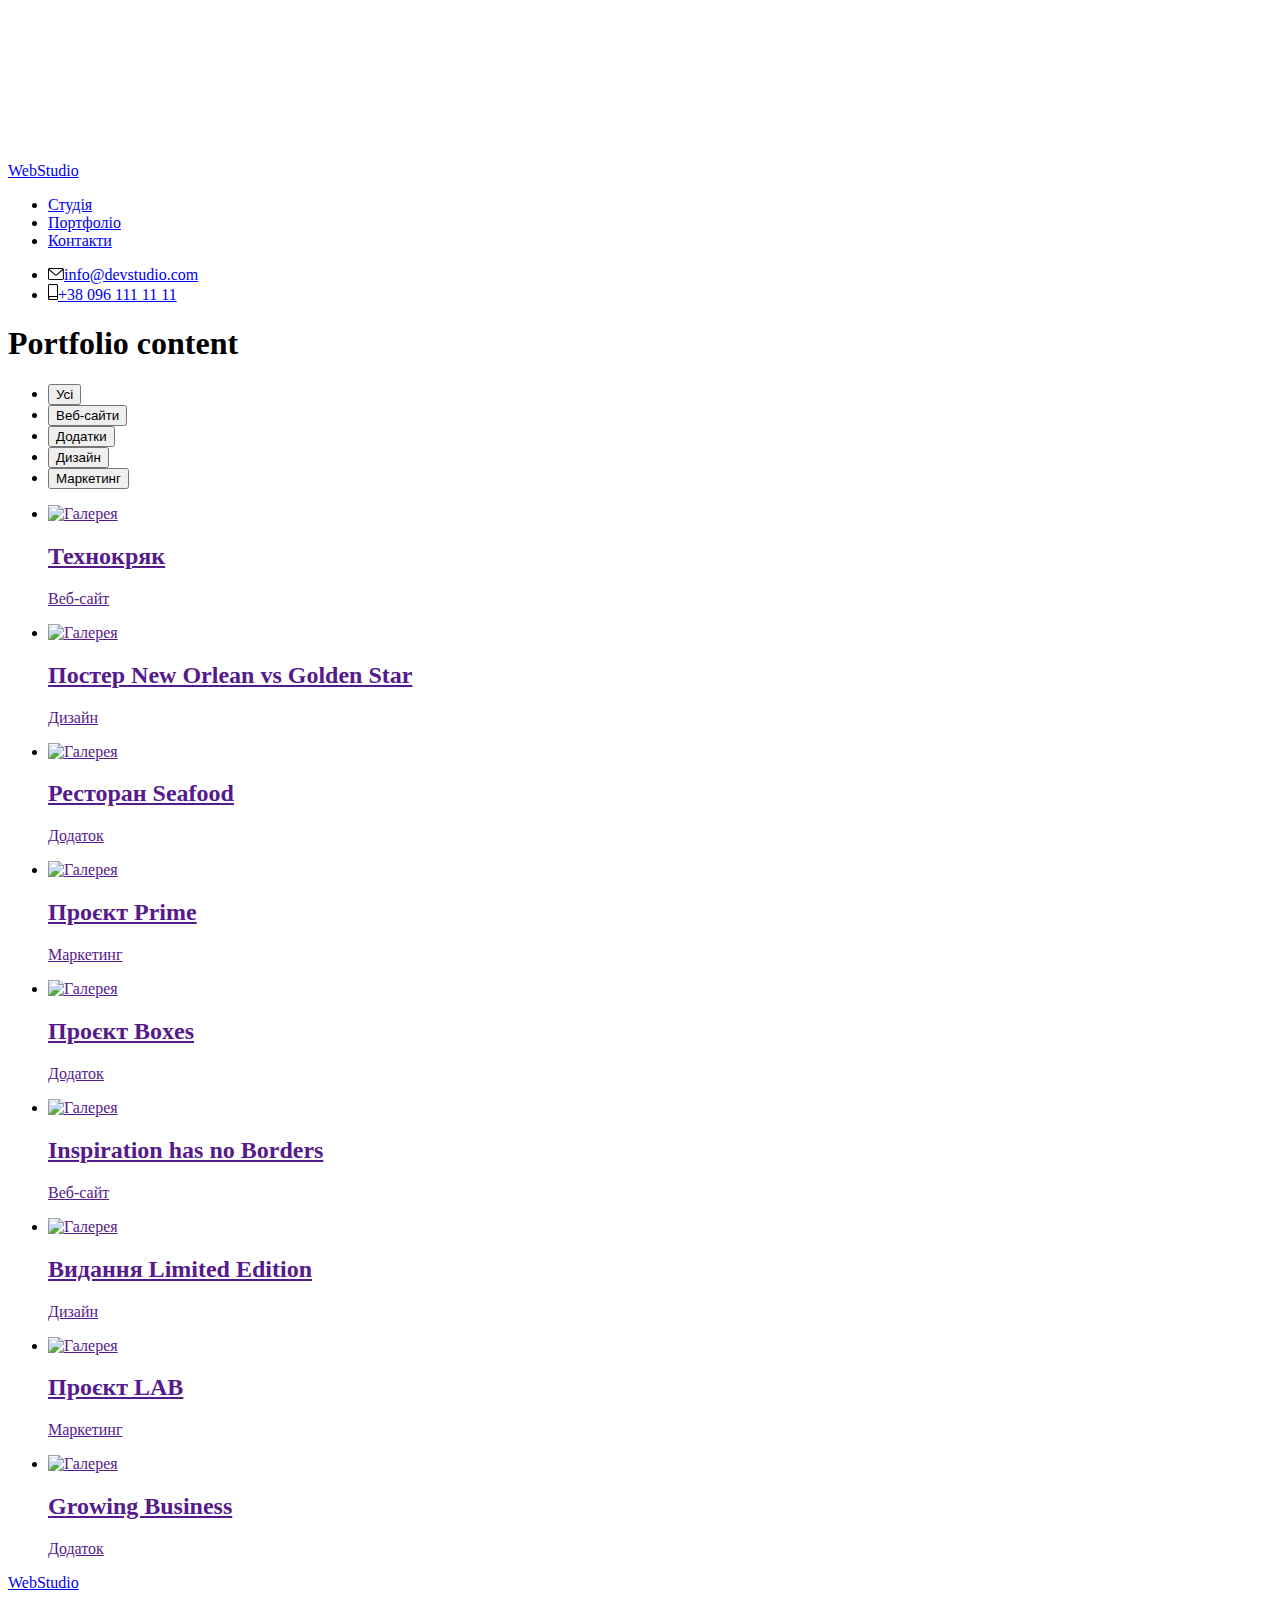
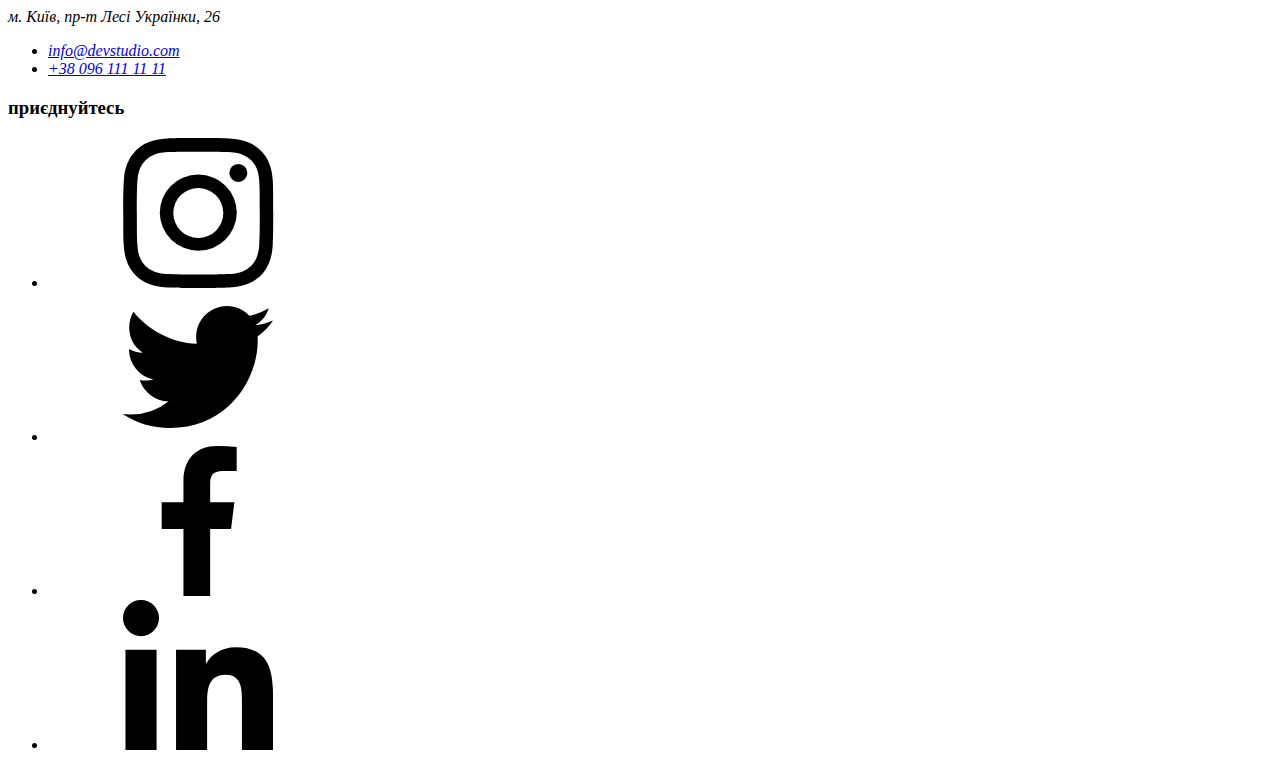
==== portfolio.html @ af9d9654 "Add files via upload" ====
<!DOCTYPE html>
<html lang="uk">

<head>
    <meta charset="UTF-8">
    <meta name="viewport" content="width=device-width, initial-scale=1.0">
    <link rel="preconnect" href="https://fonts.googleapis.com">
    <link rel="preconnect" href="https://fonts.gstatic.com" crossorigin>
    <link
        href="https://fonts.googleapis.com/css2?family=Raleway:wght@700&family=Roboto:wght@400;500;700;900&display=swap"
        rel="stylesheet">
    <link rel="stylesheet" href="https://cdnjs.cloudflare.com/ajax/libs/modern-normalize/2.0.0/modern-normalize.min.css"
        integrity="sha512-4xo8blKMVCiXpTaLzQSLSw3KFOVPWhm/TRtuPVc4WG6kUgjH6J03IBuG7JZPkcWMxJ5huwaBpOpnwYElP/m6wg=="
        crossorigin="anonymous" referrerpolicy="no-referrer">
    <title>Portfolio</title>
    <link rel="stylesheet" href="./css/global.css">
    <link rel="stylesheet" href="./css/portfolio.css">


</head>

<body>
    <svg aria-hidden="true" overflow="hidden">
        <defs>
            <symbol id="envelope" viewBox="0 0 43 32">
                <path
                    d="M38.667 0H4C1.795 0 0 1.795 0 4v24c0 2.205 1.795 4 4 4h34.667c2.205 0 4-1.795 4-4V4c0-2.205-1.795-4-4-4zm0 2.667c.181 0 .355.037.512.104L21.334 18.238 3.489 2.771c.151-.065.327-.104.512-.104h34.667zm0 26.666H4A1.333 1.333 0 0 1 2.667 28V5.587l17.792 15.421c.233.203.539.327.875.327s.642-.124.876-.328l-.002.001L40 5.587V28c0 .736-.597 1.333-1.333 1.333z" />
            </symbol>
            <symbol id="smartphone" viewBox="0 0 20 32">
                <path
                    d="M17 0H3C1.346 0 0 1.346 0 3v26c0 1.654 1.346 3 3 3h14c1.654 0 3-1.346 3-3V3c0-1.654-1.346-3-3-3zM3 2h14a1 1 0 0 1 1 1v21H2V3a1 1 0 0 1 1-1zm14 28H3a1 1 0 0 1-1-1v-3h16v3a1 1 0 0 1-1 1z" />
                <path
                    d="M4.708 27.478a.889.889 0 0 1 .001 1.319l-.001.001a1.048 1.048 0 0 1-1.417 0l.001.001a.889.889 0 0 1-.001-1.319l.001-.001a1.048 1.048 0 0 1 1.417 0l-.001-.001z" />
            </symbol>
            <!-- Social-icons -->
            <symbol id="facebook" viewBox="0 0 32 32">
                <path
                    d="M21.328 5.312h2.923V.224A36.483 36.483 0 0 0 20.143 0h-.156.008c-4.213 0-7.099 2.65-7.099 7.52V12H8.25v5.688h4.646V32h5.699V17.69h4.459l.707-5.688h-5.168V8.08c0-1.643.443-2.768 2.734-2.768z" />
            </symbol>
            <symbol id="instagram" viewBox="0 0 32 32">
                <path
                    d="M31.968 9.408c-.074-1.701-.349-2.869-.742-3.882a7.839 7.839 0 0 0-1.85-2.837l-.001-.001A7.906 7.906 0 0 0 26.597.861l-.054-.018C25.524.449 24.362.176 22.661.101 20.949.019 20.405 0 16.059 0c-4.344 0-4.888.019-6.595.094-1.699.074-2.869.349-3.88.742a7.847 7.847 0 0 0-2.839 1.85l-.001.001A7.9 7.9 0 0 0 .919 5.465l-.018.054C.506 6.538.232 7.7.157 9.401c-.082 1.712-.101 2.256-.101 6.602 0 4.344.019 4.888.094 6.595.075 1.701.35 2.869.744 3.882a7.915 7.915 0 0 0 1.849 2.837l.001.001c.8.813 1.77 1.443 2.832 1.843 1.019.395 2.182.67 3.882.744 1.707.075 2.251.094 6.595.094 4.346 0 4.89-.019 6.595-.094 1.701-.074 2.869-.349 3.882-.742a8.237 8.237 0 0 0 4.664-4.628l.019-.055c.394-1.019.669-2.182.744-3.882.075-1.707.093-2.251.093-6.595s-.006-4.888-.08-6.595zm-2.88 13.066c-.07 1.563-.333 2.406-.55 2.97a5.341 5.341 0 0 1-3.004 3.024l-.036.012c-.56.219-1.411.482-2.968.55-1.688.075-2.194.094-6.464.094-4.269 0-4.782-.019-6.464-.094-1.563-.069-2.406-.331-2.97-.55a4.953 4.953 0 0 1-1.836-1.192l-.001-.001a4.978 4.978 0 0 1-1.184-1.803L3.6 25.45c-.218-.563-.48-1.413-.549-2.97-.075-1.688-.094-2.195-.094-6.464 0-4.27.019-4.784.094-6.464.069-1.563.331-2.406.549-2.97a4.897 4.897 0 0 1 1.198-1.837l.002-.002a4.972 4.972 0 0 1 1.806-1.182l.034-.011c.56-.219 1.411-.48 2.968-.55 1.688-.074 2.195-.093 6.464-.093 4.275 0 4.782.019 6.464.093 1.563.069 2.406.331 2.97.55a4.91 4.91 0 0 1 1.837 1.194c.531.52.938 1.144 1.195 1.84.218.56.48 1.411.549 2.968.075 1.688.094 2.194.094 6.464 0 4.269-.019 4.768-.094 6.458z" />
                <path
                    d="M16.059 7.782a8.223 8.223 0 0 0-8.219 8.221 8.223 8.223 0 0 0 16.442.008v-.009a8.223 8.223 0 0 0-8.221-8.221zm0 13.552a5.333 5.333 0 0 1 .001-10.666h.001a5.334 5.334 0 1 1 0 10.668zM26.525 7.458a1.92 1.92 0 0 1-3.84 0 1.92 1.92 0 0 1 3.84 0z" />
            </symbol>
            <symbol id="linkedin" viewBox="0 0 32 32">
                <path
                    d="M31.992 32H32V20.262c0-5.741-1.237-10.163-7.947-10.163-3.227 0-5.392 1.77-6.277 3.45h-.093v-2.914h-6.365v21.363h6.627V21.42c0-2.786.528-5.48 3.978-5.48 3.398 0 3.448 3.179 3.448 5.658V32h6.621zM.528 10.635h6.635V32H.528V10.635zM3.843 0A3.843 3.843 0 0 0 0 3.843c0 2.12 1.722 3.878 3.843 3.878 2.12 0 3.842-1.757 3.842-3.878S5.965.002 3.844 0z" />
            </symbol>
            <symbol id="twitter" viewBox="0 0 32 32">
                <path
                    d="M32 6.078c-1.1.493-2.376.857-3.713 1.028l-.068.007a6.556 6.556 0 0 0 2.873-3.579l.013-.046a12.88 12.88 0 0 1-4.076 1.573l-.084.014A6.558 6.558 0 0 0 15.6 9.557v.004c0 .52.043 1.021.152 1.496-5.454-.266-10.28-2.88-13.522-6.861a6.524 6.524 0 0 0-.902 3.313v.001a6.57 6.57 0 0 0 2.914 5.451 6.453 6.453 0 0 1-2.994-.823l.033.017v.072a6.592 6.592 0 0 0 5.213 6.44l.043.008a6.403 6.403 0 0 1-1.662.215h-.061.003c-.419 0-.843-.024-1.242-.112.85 2.598 3.261 4.509 6.13 4.57a13.093 13.093 0 0 1-8.122 2.8H1.57h.001-.062c-.531 0-1.055-.034-1.569-.099l.061.006c2.826 1.846 6.287 2.944 10.004 2.944h.063-.003c12.072 0 18.672-10 18.672-18.669 0-.288-.01-.57-.024-.848a13.203 13.203 0 0 0 3.258-3.355l.03-.047z" />
            </symbol>
        </defs>
    </svg>
    <header>
        <div class="container menu">
            <a href="./index.html" class="text-logo">
                Web<span class="text-logo-accent">Studio</span>
            </a>
            <nav class="nav-menu">
                <ul class="list">
                    <li class="item"><a href="./index.html" class="link">Студія</a></li>
                    <li class="item"><a href="./portfolio.html" class="current">Портфоліо</a></li>
                    <li class="item"><a href="./contacts.html" class="link">Контакти</a></li>
                </ul>
            </nav>
            <ul class="adress-header list">
                <li class="item-icon-contact">
                    <a class="icon-link link" href="mailto:info@devstudio.com"><svg class="contact-icon" width="16"
                            height="12">
                            <use xlink:href="#envelope" />
                        </svg>info@devstudio.com</a>
                </li>
                <li class="item-icon-contact">
                    <a class="icon-link link" href="tel:+380961111111"><svg class="contact-icon" width="10" height="16">
                            <use xlink:href="#smartphone" />
                        </svg>+38 096 111 11 11</a>
                </li>
            </ul>
        </div>
    </header>
    <main>
        <section class="gallery">
            <div class="container">
                <h1 class="visuallyhidden">Portfolio content</h1>

                <ul class="filters">
                    <li class="flex-button"><button type="button" class="button ptimary">Усі</button></li>
                    <li class="flex-button"><button type="button" class="button secondary">Веб-сайти</button></li>
                    <li class="flex-button"><button type="button" class="button secondary">Додатки</button></li>
                    <li class="flex-button"><button type="button" class="button secondary">Дизайн</button></li>
                    <li class="flex-button"><button type="button" class="button secondary">Маркетинг</button></li>
                </ul>

                <ul class="list card">
                    <li class="item">
                        <a href="">
                            <img src="./jpg/gallery1.jpg" alt="Галерея" width="370" height="294">
                            <div class="item-container">
                                <h2 class="title">Технокряк</h2>
                                <p class="text">Веб-сайт</p>
                            </div>
                        </a>
                    </li>
                    <li class="item">
                        <a href="">
                            <img src="./jpg/gallery2.jpg" alt="Галерея" width="370" height="294">
                            <div class="item-container">
                                <h2 class="title">Постер New Orlean vs Golden Star</h2>
                                <p class="text">Дизайн</p>
                            </div>
                        </a>
                    </li>
                    <li class="item">
                        <a href="">
                            <img src="./jpg/gallery3.jpg" alt="Галерея" width="370" height="294">
                            <div class="item-container">
                                <h2 class="title">Ресторан Seafood</h2>
                                <p class="text">Додаток</p>
                            </div>
                        </a>
                    </li>
                    <li class="item">
                        <a href="">
                            <img src="./jpg/gallery4.jpg" alt="Галерея" width="370" height="294">
                            <div class="item-container">
                                <h2 class="title">Проєкт Prime</h2>
                                <p class="text">Маркетинг</p>
                            </div>
                        </a>
                    </li>
                    <li class="item">
                        <a href="">
                            <img src="./jpg/gallery5.jpg" alt="Галерея" width="370" height="294">
                            <div class="item-container">
                                <h2 class="title">Проєкт Boxes</h2>
                                <p class="text">Додаток</p>
                            </div>
                        </a>
                    </li>
                    <li class="item">
                        <a href="">
                            <img src="./jpg/gallery6.jpg" alt="Галерея" width="370" height="294">
                            <div class="item-container">
                                <h2 lang="en" class="title">Inspiration has no Borders</h2>
                                <p class="text">Веб-сайт</p>
                            </div>
                        </a>
                    </li>
                    <li class="item">
                        <a href="">
                            <img src="./jpg/gallery7.jpg" alt="Галерея" width="370" height="294">
                            <div class="item-container">
                                <h2 class="title">Видання Limited Edition</h2>
                                <p class="text">Дизайн</p>
                            </div>
                        </a>
                    </li>
                    <li class="item">
                        <a href="">
                            <img src="./jpg/gallery8.jpg" alt="Галерея" width="370" height="294">
                            <div class="item-container">
                                <h2 class="title">Проєкт LAB</h2>
                                <p class="text">Маркетинг</p>
                            </div>
                        </a>
                    </li>
                    <li class="item">
                        <a href="">
                            <img src="./jpg/gallery9.jpg" alt="Галерея" width="370" height="294">
                            <div class="item-container">
                                <h2 lang="en" class="title">Growing Business</h2>
                                <p class="text">Додаток</p>
                            </div>
                        </a>
                    </li>
                </ul>

            </div>
        </section>
    </main>
    <footer>
        <div class="container footer">
            <div class="footer-contacts">
                <a href="./index.html" class="text-logo">
                    Web<span class="text-logo-footer">Studio</span>
                </a>
                <address class="footer-adress">
                    <p class="adress">м. Київ, пр-т Лесі Українки, 26</p>
                    <ul class="list">
                        <li class="item"><a href="mailto:info@devstudio.com" class="link-footer">info@devstudio.com</a>
                        </li>
                        <li class="item"><a href="tel:+380961111111" class="link-footer">+38 096 111 11 11</a></li>
                    </ul>
                </address>
            </div>

            <div class="footer-social">
                <h3 class="footer-social-title">приєднуйтесь</h3>
                <ul class="social-list-footer">
                    <li class="social-items">
                        <a class="social-links-footer" href="" target="_blank" rel="noopener no-referrer"
                            aria-label="icon-instagram">
                            <svg class="icon-social">
                                <use xlink:href="#instagram" />
                            </svg>
                        </a>
                    </li>
                    <li class="social-items">
                        <a class="social-links-footer" href="" target="_blank" rel="noopener no-referrer"
                            aria-label="icon-twitter">
                            <svg class="icon-social">
                                <use xlink:href="#twitter" />
                            </svg>
                        </a>
                    </li>
                    <li class="social-items">
                        <a class="social-links-footer" href="" target="_blank" rel="noopener no-referrer"
                            aria-label="icon-facebook">
                            <svg class="icon-social">
                                <use xlink:href="#facebook" />
                            </svg>
                        </a>
                    </li>
                    <li class="social-items">
                        <a class="social-links-footer" href="" target="_blank" rel="noopener no-referrer"
                            aria-label="icon-linkedin">
                            <svg class="icon-social">
                                <use xlink:href="#linkedin" />
                            </svg>
                        </a>
                    </li>
                </ul>
            </div>
        </div>
    </footer>

</body>

</html>
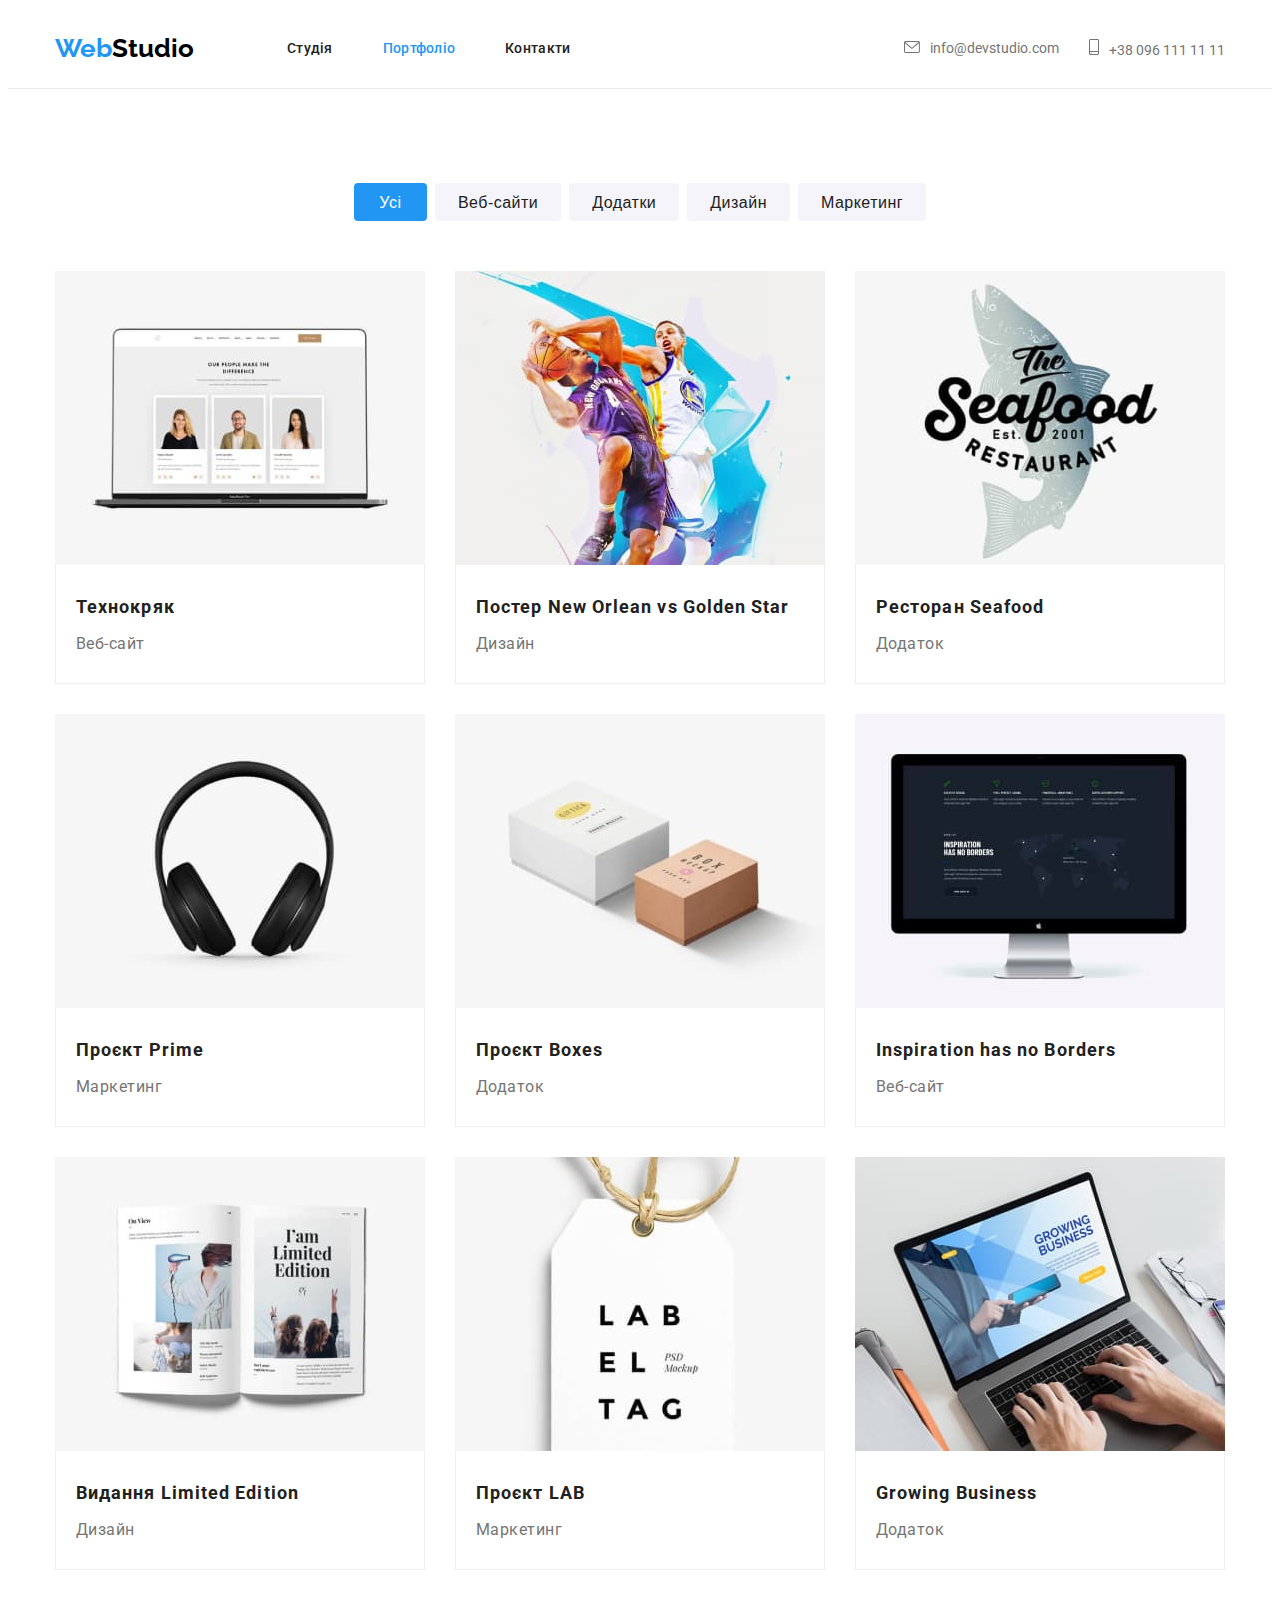
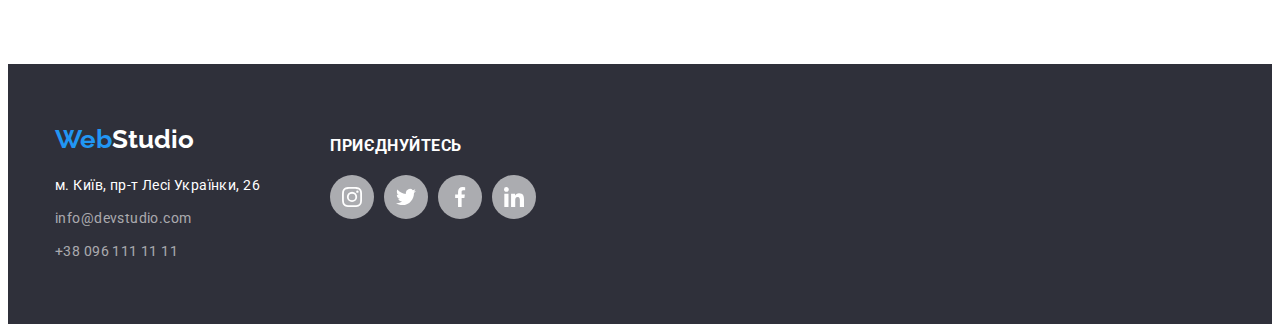
==== commit 161dbf72: "added fixed" ====
--- a/portfolio.html
+++ b/portfolio.html
@@ -20,39 +20,6 @@
 </head>
 
 <body>
-    <svg aria-hidden="true" overflow="hidden">
-        <defs>
-            <symbol id="envelope" viewBox="0 0 43 32">
-                <path
-                    d="M38.667 0H4C1.795 0 0 1.795 0 4v24c0 2.205 1.795 4 4 4h34.667c2.205 0 4-1.795 4-4V4c0-2.205-1.795-4-4-4zm0 2.667c.181 0 .355.037.512.104L21.334 18.238 3.489 2.771c.151-.065.327-.104.512-.104h34.667zm0 26.666H4A1.333 1.333 0 0 1 2.667 28V5.587l17.792 15.421c.233.203.539.327.875.327s.642-.124.876-.328l-.002.001L40 5.587V28c0 .736-.597 1.333-1.333 1.333z" />
-            </symbol>
-            <symbol id="smartphone" viewBox="0 0 20 32">
-                <path
-                    d="M17 0H3C1.346 0 0 1.346 0 3v26c0 1.654 1.346 3 3 3h14c1.654 0 3-1.346 3-3V3c0-1.654-1.346-3-3-3zM3 2h14a1 1 0 0 1 1 1v21H2V3a1 1 0 0 1 1-1zm14 28H3a1 1 0 0 1-1-1v-3h16v3a1 1 0 0 1-1 1z" />
-                <path
-                    d="M4.708 27.478a.889.889 0 0 1 .001 1.319l-.001.001a1.048 1.048 0 0 1-1.417 0l.001.001a.889.889 0 0 1-.001-1.319l.001-.001a1.048 1.048 0 0 1 1.417 0l-.001-.001z" />
-            </symbol>
-            <!-- Social-icons -->
-            <symbol id="facebook" viewBox="0 0 32 32">
-                <path
-                    d="M21.328 5.312h2.923V.224A36.483 36.483 0 0 0 20.143 0h-.156.008c-4.213 0-7.099 2.65-7.099 7.52V12H8.25v5.688h4.646V32h5.699V17.69h4.459l.707-5.688h-5.168V8.08c0-1.643.443-2.768 2.734-2.768z" />
-            </symbol>
-            <symbol id="instagram" viewBox="0 0 32 32">
-                <path
-                    d="M31.968 9.408c-.074-1.701-.349-2.869-.742-3.882a7.839 7.839 0 0 0-1.85-2.837l-.001-.001A7.906 7.906 0 0 0 26.597.861l-.054-.018C25.524.449 24.362.176 22.661.101 20.949.019 20.405 0 16.059 0c-4.344 0-4.888.019-6.595.094-1.699.074-2.869.349-3.88.742a7.847 7.847 0 0 0-2.839 1.85l-.001.001A7.9 7.9 0 0 0 .919 5.465l-.018.054C.506 6.538.232 7.7.157 9.401c-.082 1.712-.101 2.256-.101 6.602 0 4.344.019 4.888.094 6.595.075 1.701.35 2.869.744 3.882a7.915 7.915 0 0 0 1.849 2.837l.001.001c.8.813 1.77 1.443 2.832 1.843 1.019.395 2.182.67 3.882.744 1.707.075 2.251.094 6.595.094 4.346 0 4.89-.019 6.595-.094 1.701-.074 2.869-.349 3.882-.742a8.237 8.237 0 0 0 4.664-4.628l.019-.055c.394-1.019.669-2.182.744-3.882.075-1.707.093-2.251.093-6.595s-.006-4.888-.08-6.595zm-2.88 13.066c-.07 1.563-.333 2.406-.55 2.97a5.341 5.341 0 0 1-3.004 3.024l-.036.012c-.56.219-1.411.482-2.968.55-1.688.075-2.194.094-6.464.094-4.269 0-4.782-.019-6.464-.094-1.563-.069-2.406-.331-2.97-.55a4.953 4.953 0 0 1-1.836-1.192l-.001-.001a4.978 4.978 0 0 1-1.184-1.803L3.6 25.45c-.218-.563-.48-1.413-.549-2.97-.075-1.688-.094-2.195-.094-6.464 0-4.27.019-4.784.094-6.464.069-1.563.331-2.406.549-2.97a4.897 4.897 0 0 1 1.198-1.837l.002-.002a4.972 4.972 0 0 1 1.806-1.182l.034-.011c.56-.219 1.411-.48 2.968-.55 1.688-.074 2.195-.093 6.464-.093 4.275 0 4.782.019 6.464.093 1.563.069 2.406.331 2.97.55a4.91 4.91 0 0 1 1.837 1.194c.531.52.938 1.144 1.195 1.84.218.56.48 1.411.549 2.968.075 1.688.094 2.194.094 6.464 0 4.269-.019 4.768-.094 6.458z" />
-                <path
-                    d="M16.059 7.782a8.223 8.223 0 0 0-8.219 8.221 8.223 8.223 0 0 0 16.442.008v-.009a8.223 8.223 0 0 0-8.221-8.221zm0 13.552a5.333 5.333 0 0 1 .001-10.666h.001a5.334 5.334 0 1 1 0 10.668zM26.525 7.458a1.92 1.92 0 0 1-3.84 0 1.92 1.92 0 0 1 3.84 0z" />
-            </symbol>
-            <symbol id="linkedin" viewBox="0 0 32 32">
-                <path
-                    d="M31.992 32H32V20.262c0-5.741-1.237-10.163-7.947-10.163-3.227 0-5.392 1.77-6.277 3.45h-.093v-2.914h-6.365v21.363h6.627V21.42c0-2.786.528-5.48 3.978-5.48 3.398 0 3.448 3.179 3.448 5.658V32h6.621zM.528 10.635h6.635V32H.528V10.635zM3.843 0A3.843 3.843 0 0 0 0 3.843c0 2.12 1.722 3.878 3.843 3.878 2.12 0 3.842-1.757 3.842-3.878S5.965.002 3.844 0z" />
-            </symbol>
-            <symbol id="twitter" viewBox="0 0 32 32">
-                <path
-                    d="M32 6.078c-1.1.493-2.376.857-3.713 1.028l-.068.007a6.556 6.556 0 0 0 2.873-3.579l.013-.046a12.88 12.88 0 0 1-4.076 1.573l-.084.014A6.558 6.558 0 0 0 15.6 9.557v.004c0 .52.043 1.021.152 1.496-5.454-.266-10.28-2.88-13.522-6.861a6.524 6.524 0 0 0-.902 3.313v.001a6.57 6.57 0 0 0 2.914 5.451 6.453 6.453 0 0 1-2.994-.823l.033.017v.072a6.592 6.592 0 0 0 5.213 6.44l.043.008a6.403 6.403 0 0 1-1.662.215h-.061.003c-.419 0-.843-.024-1.242-.112.85 2.598 3.261 4.509 6.13 4.57a13.093 13.093 0 0 1-8.122 2.8H1.57h.001-.062c-.531 0-1.055-.034-1.569-.099l.061.006c2.826 1.846 6.287 2.944 10.004 2.944h.063-.003c12.072 0 18.672-10 18.672-18.669 0-.288-.01-.57-.024-.848a13.203 13.203 0 0 0 3.258-3.355l.03-.047z" />
-            </symbol>
-        </defs>
-    </svg>
     <header>
         <div class="container menu">
             <a href="./index.html" class="text-logo">
@@ -69,12 +36,12 @@
                 <li class="item-icon-contact">
                     <a class="icon-link link" href="mailto:info@devstudio.com"><svg class="contact-icon" width="16"
                             height="12">
-                            <use xlink:href="#envelope" />
+                            <use href="./image/symbol-defs.svg#envelope" />
                         </svg>info@devstudio.com</a>
                 </li>
                 <li class="item-icon-contact">
                     <a class="icon-link link" href="tel:+380961111111"><svg class="contact-icon" width="10" height="16">
-                            <use xlink:href="#smartphone" />
+                            <use href="./image/symbol-defs.svg#smartphone" />
                         </svg>+38 096 111 11 11</a>
                 </li>
             </ul>
@@ -96,7 +63,7 @@
                 <ul class="list card">
                     <li class="item">
                         <a href="">
-                            <img src="./jpg/gallery1.jpg" alt="Галерея" width="370" height="294">
+                            <img src="./image/gallery1.jpg" alt="Галерея" width="370" height="294">
                             <div class="item-container">
                                 <h2 class="title">Технокряк</h2>
                                 <p class="text">Веб-сайт</p>
@@ -105,7 +72,7 @@
                     </li>
                     <li class="item">
                         <a href="">
-                            <img src="./jpg/gallery2.jpg" alt="Галерея" width="370" height="294">
+                            <img src="./image/gallery2.jpg" alt="Галерея" width="370" height="294">
                             <div class="item-container">
                                 <h2 class="title">Постер New Orlean vs Golden Star</h2>
                                 <p class="text">Дизайн</p>
@@ -114,7 +81,7 @@
                     </li>
                     <li class="item">
                         <a href="">
-                            <img src="./jpg/gallery3.jpg" alt="Галерея" width="370" height="294">
+                            <img src="./image/gallery3.jpg" alt="Галерея" width="370" height="294">
                             <div class="item-container">
                                 <h2 class="title">Ресторан Seafood</h2>
                                 <p class="text">Додаток</p>
@@ -123,7 +90,7 @@
                     </li>
                     <li class="item">
                         <a href="">
-                            <img src="./jpg/gallery4.jpg" alt="Галерея" width="370" height="294">
+                            <img src="./image/gallery4.jpg" alt="Галерея" width="370" height="294">
                             <div class="item-container">
                                 <h2 class="title">Проєкт Prime</h2>
                                 <p class="text">Маркетинг</p>
@@ -132,7 +99,7 @@
                     </li>
                     <li class="item">
                         <a href="">
-                            <img src="./jpg/gallery5.jpg" alt="Галерея" width="370" height="294">
+                            <img src="./image/gallery5.jpg" alt="Галерея" width="370" height="294">
                             <div class="item-container">
                                 <h2 class="title">Проєкт Boxes</h2>
                                 <p class="text">Додаток</p>
@@ -141,7 +108,7 @@
                     </li>
                     <li class="item">
                         <a href="">
-                            <img src="./jpg/gallery6.jpg" alt="Галерея" width="370" height="294">
+                            <img src="./image/gallery6.jpg" alt="Галерея" width="370" height="294">
                             <div class="item-container">
                                 <h2 lang="en" class="title">Inspiration has no Borders</h2>
                                 <p class="text">Веб-сайт</p>
@@ -150,7 +117,7 @@
                     </li>
                     <li class="item">
                         <a href="">
-                            <img src="./jpg/gallery7.jpg" alt="Галерея" width="370" height="294">
+                            <img src="./image/gallery7.jpg" alt="Галерея" width="370" height="294">
                             <div class="item-container">
                                 <h2 class="title">Видання Limited Edition</h2>
                                 <p class="text">Дизайн</p>
@@ -159,7 +126,7 @@
                     </li>
                     <li class="item">
                         <a href="">
-                            <img src="./jpg/gallery8.jpg" alt="Галерея" width="370" height="294">
+                            <img src="./image/gallery8.jpg" alt="Галерея" width="370" height="294">
                             <div class="item-container">
                                 <h2 class="title">Проєкт LAB</h2>
                                 <p class="text">Маркетинг</p>
@@ -168,7 +135,7 @@
                     </li>
                     <li class="item">
                         <a href="">
-                            <img src="./jpg/gallery9.jpg" alt="Галерея" width="370" height="294">
+                            <img src="./image/gallery9.jpg" alt="Галерея" width="370" height="294">
                             <div class="item-container">
                                 <h2 lang="en" class="title">Growing Business</h2>
                                 <p class="text">Додаток</p>
@@ -202,32 +169,32 @@
                     <li class="social-items">
                         <a class="social-links-footer" href="" target="_blank" rel="noopener no-referrer"
                             aria-label="icon-instagram">
-                            <svg class="icon-social">
-                                <use xlink:href="#instagram" />
+                            <svg class="icon-social" width="20" height="20">
+                                <use href="./image/symbol-defs.svg#instagram" />
                             </svg>
                         </a>
                     </li>
                     <li class="social-items">
                         <a class="social-links-footer" href="" target="_blank" rel="noopener no-referrer"
                             aria-label="icon-twitter">
-                            <svg class="icon-social">
-                                <use xlink:href="#twitter" />
+                            <svg class="icon-social" width="20" height="20">
+                                <use href="./image/symbol-defs.svg#twitter" />
                             </svg>
                         </a>
                     </li>
                     <li class="social-items">
                         <a class="social-links-footer" href="" target="_blank" rel="noopener no-referrer"
                             aria-label="icon-facebook">
-                            <svg class="icon-social">
-                                <use xlink:href="#facebook" />
+                            <svg class="icon-social" width="20" height="20">
+                                <use href="./image/symbol-defs.svg#facebook" />
                             </svg>
                         </a>
                     </li>
                     <li class="social-items">
                         <a class="social-links-footer" href="" target="_blank" rel="noopener no-referrer"
                             aria-label="icon-linkedin">
-                            <svg class="icon-social">
-                                <use xlink:href="#linkedin" />
+                            <svg class="icon-social" width="20" height="20">
+                                <use href="./image/symbol-defs.svg#linkedin" />
                             </svg>
                         </a>
                     </li>
--- a/css/global.css
+++ b/css/global.css
@@ -0,0 +1,346 @@
+html {
+    box-sizing: border-box;
+}
+
+*,
+*::before,
+*::after {
+    box-sizing: inherit;
+}
+
+:root {
+    --primary-text-color: #757575;
+    --title-text-color: #212121;
+    --primary-link-color: #2196F3;
+    --primary-white-color: #FFFFFF;
+    --footer-bcg-color: #2F303A;
+    --footer-link-color: rgba(255, 255, 255, 0.60);
+    --text-logo-accent: #000000;
+    --button-bcg-color: #F5F4FA;
+    --card-bcg-color: #EEEEEE;
+    --border-bottom-color: #ECECEC;
+    --item-icons-color: #AFB1B8;
+}
+
+button,
+li {
+    cursor: pointer;
+}
+
+h1,
+h2,
+h3,
+p,
+ul {
+    margin: 0;
+}
+
+img {
+    display: block;
+    max-width: 100%;
+}
+
+.hide {
+    display: none;
+}
+
+.visuallyhidden:not(:focus):not(:active) {
+    position: absolute;
+
+    width: 1px;
+    height: 1px;
+    margin: -1px;
+    border: 0;
+    padding: 0;
+
+    white-space: nowrap;
+
+    clip-path: inset(100%);
+    clip: rect(0 0 0 0);
+    overflow: hidden;
+}
+
+.list {
+    padding: 0;
+    margin: 0;
+    list-style: none;
+
+}
+
+section {
+    padding-top: 94px;
+    padding-bottom: 94px;
+}
+
+.container {
+    width: 1200px;
+    margin: 0 auto;
+    padding-left: 15px;
+    padding-right: 15px;
+
+}
+
+
+.text-logo {
+    color: var(--primary-link-color);
+    font-size: 26px;
+    font-family: Raleway;
+    font-weight: 700;
+    text-decoration: none;
+}
+
+.text-logo-accent {
+    color: var(--text-logo-accent)
+}
+
+.text-logo-footer {
+    color: var(--primary-white-color);
+}
+
+body {
+    font-size: 14px;
+    font-family: Roboto, sans-serif;
+    color: var(--primary-text-color);
+    background-color: var(--primary-white-color);
+    text-decoration: none;
+}
+
+header {
+    background-color: var(--primary-white-color);
+    border-bottom: 1px solid var(--border-bottom-color);
+}
+
+
+
+/*Button*/
+.button {
+
+    color: var(--primary-white-color);
+    background-color: var(--primary-link-color);
+}
+
+.button.primary {
+    color: var(--primary-white-color);
+    background-color: var(--primary-link-color);
+}
+
+.button.secondary {
+    color: var(--title-text-color);
+    background-color: var(--button-bcg-color);
+}
+
+.button.secondary:hover,
+.button.secondary:focus {
+    color: var(--primary-white-color);
+    background-color: var(--primary-link-color);
+}
+
+/*Navigation*/
+header {
+    background-color: var(--primary-white-color);
+}
+
+.menu {
+    display: flex;
+    align-items: center;
+}
+
+.nav-menu {
+    display: flex;
+    margin-left: 93px;
+    font-weight: 500;
+    letter-spacing: 0.02em;
+}
+
+.nav-menu .list {
+    display: flex;
+}
+
+.nav-menu .item:not(:last-child) {
+    margin-right: 50px;
+}
+
+.nav-menu .link {
+    color: var(--title-text-color);
+}
+
+.nav-menu .link:hover,
+.nav-menu .link:focus,
+.adress-header .link:hover,
+.adress-header .link:focus {
+    color: var(--primary-link-color);
+}
+
+
+.current {
+    color: var(--primary-link-color);
+}
+
+.nav-menu a {
+    display: block;
+    padding-top: 32px;
+    padding-bottom: 32px;
+
+    text-decoration: none;
+}
+
+.adress-header {
+    display: flex;
+    margin-left: auto;
+}
+
+.adress-header .item+.item {
+    margin-left: 50px;
+}
+
+.adress-header .list {
+    display: flex;
+    align-items: center;
+}
+
+.adress-header .item {
+    display: flex;
+    align-items: center;
+    text-decoration: none;
+    font-weight: 500;
+    letter-spacing: 0.02em;
+}
+
+.item-icon-contact {
+    display: flex;
+    align-items: center;
+}
+
+.adress-header .link {
+    color: var(--primary-text-color);
+    text-decoration: none;
+}
+
+.item-icon-contact:not(:last-child) {
+    margin-right: 30px;
+}
+
+.contact-link {
+    display: flex;
+    align-items: center;
+}
+
+svg.contact-icon {
+    margin-right: 10px;
+    display: inline-block;
+    fill: currentColor;
+}
+
+
+/*Footer*/
+footer {
+    padding-top: 60px;
+    padding-bottom: 60px;
+    background: #2F303A;
+    text-decoration: none;
+}
+
+
+
+.footer {
+    display: flex;
+    flex-direction: row;
+}
+
+.footer-contacts {
+    display: flex;
+    flex-direction: column;
+}
+
+.footer .text-logo {
+    margin-bottom: 20px;
+}
+
+.footer-adress {
+    display: flex;
+    flex-direction: column;
+}
+
+.footer-adress>.list {
+    display: block;
+    margin-top: 9px;
+}
+
+.footer-adress>.list>.item+.item {
+    margin-top: 9px;
+}
+
+.footer-adress>.list>.item {
+    display: flex;
+    flex-direction: column;
+    flex-shrink: 0;
+}
+
+svg.icon-social {
+    display: inline-block;
+    fill: currentColor;
+}
+
+.social-items:not(:last-child) {
+    margin-right: 10px;
+}
+
+.adress {
+
+    color: var(--primary-white-color);
+
+    line-height: 1.71;
+    letter-spacing: 0.03em;
+    font-style: normal;
+}
+
+.link-footer {
+    color: var(--footer-link-color);
+    line-height: 1.71;
+    letter-spacing: 0.03em;
+    font-style: normal;
+    text-decoration: none;
+}
+
+.link-footer:hover,
+.link-footer:focus {
+    color: var(--primary-white-color);
+}
+
+.footer-social {
+    display: flex;
+    flex-direction: column;
+    margin-left: 70px;
+    margin-top: 12px;
+}
+
+.footer-social-title {
+    color: var(--primary-white-color);
+    font-weight: 700;
+    letter-spacing: 0.03em;
+    text-transform: uppercase;
+    margin-bottom: 20px;
+}
+
+.social-list-footer {
+    display: flex;
+    list-style: none;
+    padding: 0;
+}
+
+.social-links-footer {
+    display: flex;
+    justify-content: center;
+    align-items: center;
+    width: 44px;
+    height: 44px;
+    background-color: var(--footer-link-color);
+    color: var(--primary-white-color);
+    border-radius: 50%;
+}
+
+.social-links-footer:hover,
+.social-links-footer:focus {
+    background-color: var(--primary-link-color);
+    color: var(--primary-white-color);
+}--- a/css/portfolio.css
+++ b/css/portfolio.css
@@ -0,0 +1,91 @@
+body {
+    background-color: var(--primary-white-color);
+}
+
+.button-conteiner {
+    width: 1200px;
+    margin: 0 auto;
+    padding-left: 15px;
+    padding-right: 15px;
+}
+
+.filters {
+    display: flex;
+    justify-content: center;
+    margin-bottom: 50px;
+    padding-left: 0;
+
+    list-style: none;
+}
+
+
+button {
+    border-radius: 4px;
+    border: 1px solid transparent;
+    padding: 6px 22px;
+    min-width: 73px;
+    height: 38px;
+    flex-shrink: 0;
+
+    background: var(--button-bcg-color);
+
+    font-size: 16px;
+    font-weight: 500;
+    line-height: 1.625em;
+    letter-spacing: 0.03em;
+}
+
+.filters .flex-button+.flex-button {
+    margin-left: 8px;
+}
+
+/*Gallery*/
+
+.gallery {
+    background-color: var(--primary-white-color);
+}
+
+li>a {
+    text-decoration: none;
+}
+
+
+.card {
+    display: flex;
+    flex-wrap: wrap;
+    margin-left: -30px;
+    margin-top: -30px;
+}
+
+.card>.item {
+    margin-left: 30px;
+    margin-top: 30px;
+    flex-basis: calc((100% / 3) - 30px);
+
+}
+
+.item-container {
+    border-left: 1px solid var(--card-bcg-color);
+    border-right: 1px solid var(--card-bcg-color);
+    border-bottom: 1px solid var(--card-bcg-color);
+    padding: 24px 20px;
+
+    background: var(--primary-white-color);
+}
+
+.gallery .title {
+    color: var(--title-text-color);
+    font-size: 18px;
+    font-weight: 700;
+    line-height: 2;
+    letter-spacing: 0.06em;
+}
+
+.gallery .text {
+    color: var(--primary-text-color);
+    font-size: 16px;
+    line-height: 1.87;
+    letter-spacing: 0.03em;
+
+    margin-top: 4px;
+}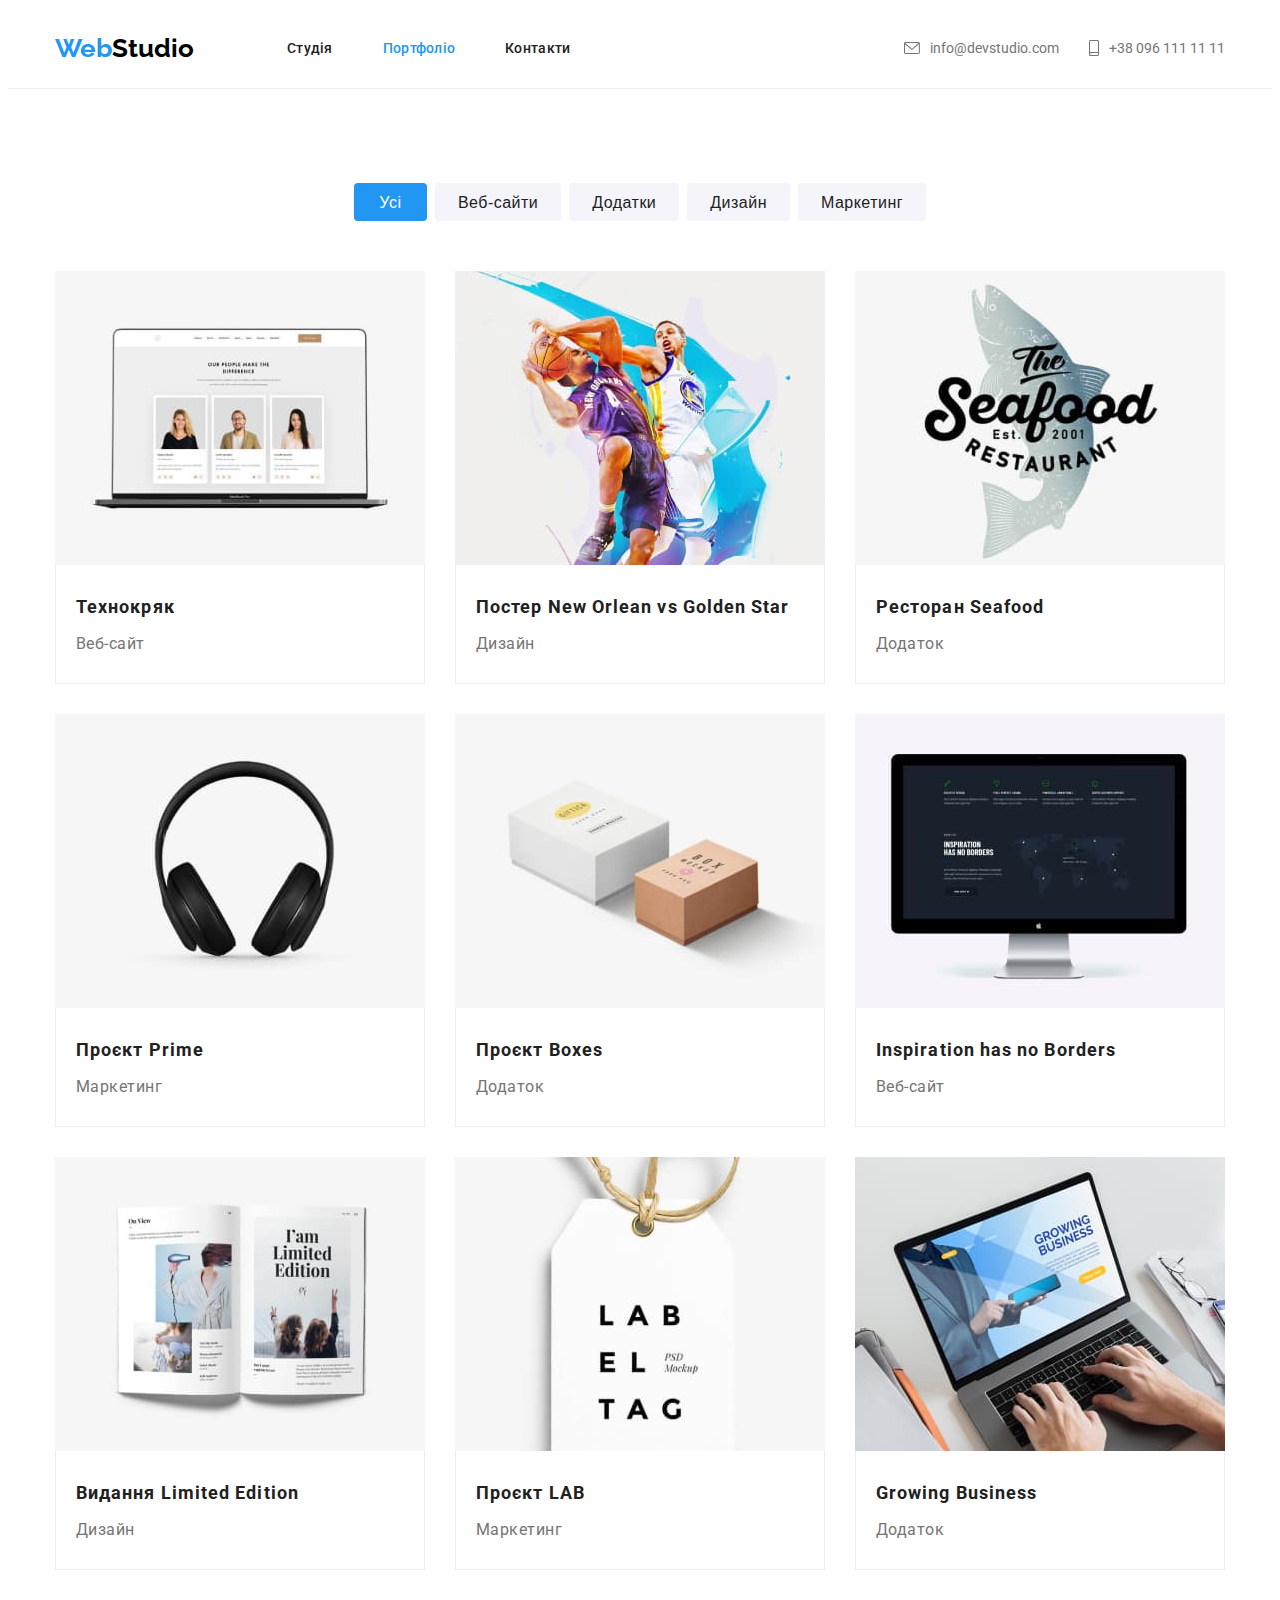
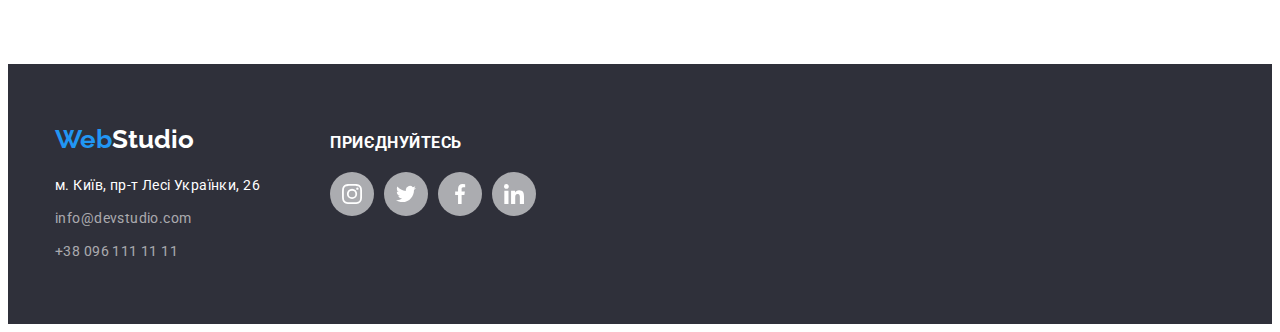
==== commit 89875a2f: "added fixed" ====
--- a/portfolio.html
+++ b/portfolio.html
@@ -62,7 +62,7 @@
 
                 <ul class="list card">
                     <li class="item">
-                        <a href="">
+                        <a class="card-link" href="">
                             <img src="./image/gallery1.jpg" alt="Галерея" width="370" height="294">
                             <div class="item-container">
                                 <h2 class="title">Технокряк</h2>
@@ -71,7 +71,7 @@
                         </a>
                     </li>
                     <li class="item">
-                        <a href="">
+                        <a class="card-link" href="">
                             <img src="./image/gallery2.jpg" alt="Галерея" width="370" height="294">
                             <div class="item-container">
                                 <h2 class="title">Постер New Orlean vs Golden Star</h2>
@@ -80,7 +80,7 @@
                         </a>
                     </li>
                     <li class="item">
-                        <a href="">
+                        <a class="card-link" href="">
                             <img src="./image/gallery3.jpg" alt="Галерея" width="370" height="294">
                             <div class="item-container">
                                 <h2 class="title">Ресторан Seafood</h2>
@@ -89,7 +89,7 @@
                         </a>
                     </li>
                     <li class="item">
-                        <a href="">
+                        <a class="card-link" href="">
                             <img src="./image/gallery4.jpg" alt="Галерея" width="370" height="294">
                             <div class="item-container">
                                 <h2 class="title">Проєкт Prime</h2>
@@ -98,7 +98,7 @@
                         </a>
                     </li>
                     <li class="item">
-                        <a href="">
+                        <a class="card-link" href="">
                             <img src="./image/gallery5.jpg" alt="Галерея" width="370" height="294">
                             <div class="item-container">
                                 <h2 class="title">Проєкт Boxes</h2>
@@ -107,7 +107,7 @@
                         </a>
                     </li>
                     <li class="item">
-                        <a href="">
+                        <a class="card-link" href="">
                             <img src="./image/gallery6.jpg" alt="Галерея" width="370" height="294">
                             <div class="item-container">
                                 <h2 lang="en" class="title">Inspiration has no Borders</h2>
@@ -116,7 +116,7 @@
                         </a>
                     </li>
                     <li class="item">
-                        <a href="">
+                        <a class="card-link" href="">
                             <img src="./image/gallery7.jpg" alt="Галерея" width="370" height="294">
                             <div class="item-container">
                                 <h2 class="title">Видання Limited Edition</h2>
@@ -125,7 +125,7 @@
                         </a>
                     </li>
                     <li class="item">
-                        <a href="">
+                        <a class="card-link" href="">
                             <img src="./image/gallery8.jpg" alt="Галерея" width="370" height="294">
                             <div class="item-container">
                                 <h2 class="title">Проєкт LAB</h2>
@@ -134,7 +134,7 @@
                         </a>
                     </li>
                     <li class="item">
-                        <a href="">
+                        <a class="card-link" href="">
                             <img src="./image/gallery9.jpg" alt="Галерея" width="370" height="294">
                             <div class="item-container">
                                 <h2 lang="en" class="title">Growing Business</h2>
--- a/css/global.css
+++ b/css/global.css
@@ -206,6 +206,11 @@
     letter-spacing: 0.02em;
 }
 
+.icon-link {
+    display: flex;
+    align-items: center;
+}
+
 .item-icon-contact {
     display: flex;
     align-items: center;
@@ -244,21 +249,18 @@
 
 .footer {
     display: flex;
-    flex-direction: row;
-}
-
-.footer-contacts {
-    display: flex;
-    flex-direction: column;
-}
+    align-items: baseline;
+
+}
+
+
 
 .footer .text-logo {
     margin-bottom: 20px;
 }
 
 .footer-adress {
-    display: flex;
-    flex-direction: column;
+    margin-top: 20px;
 }
 
 .footer-adress>.list {
@@ -308,10 +310,8 @@
 }
 
 .footer-social {
-    display: flex;
-    flex-direction: column;
     margin-left: 70px;
-    margin-top: 12px;
+
 }
 
 .footer-social-title {
--- a/css/portfolio.css
+++ b/css/portfolio.css
@@ -64,6 +64,11 @@
 
 }
 
+.card-link:hover .item-container,
+.card-link:focus .item-container {
+    box-shadow: 1px 4px 6px 0px rgba(0, 0, 0, 0.16), 0px 4px 4px 0px rgba(0, 0, 0, 0.06), 0px 1px 1px 0px rgba(0, 0, 0, 0.12);
+}
+
 .item-container {
     border-left: 1px solid var(--card-bcg-color);
     border-right: 1px solid var(--card-bcg-color);
